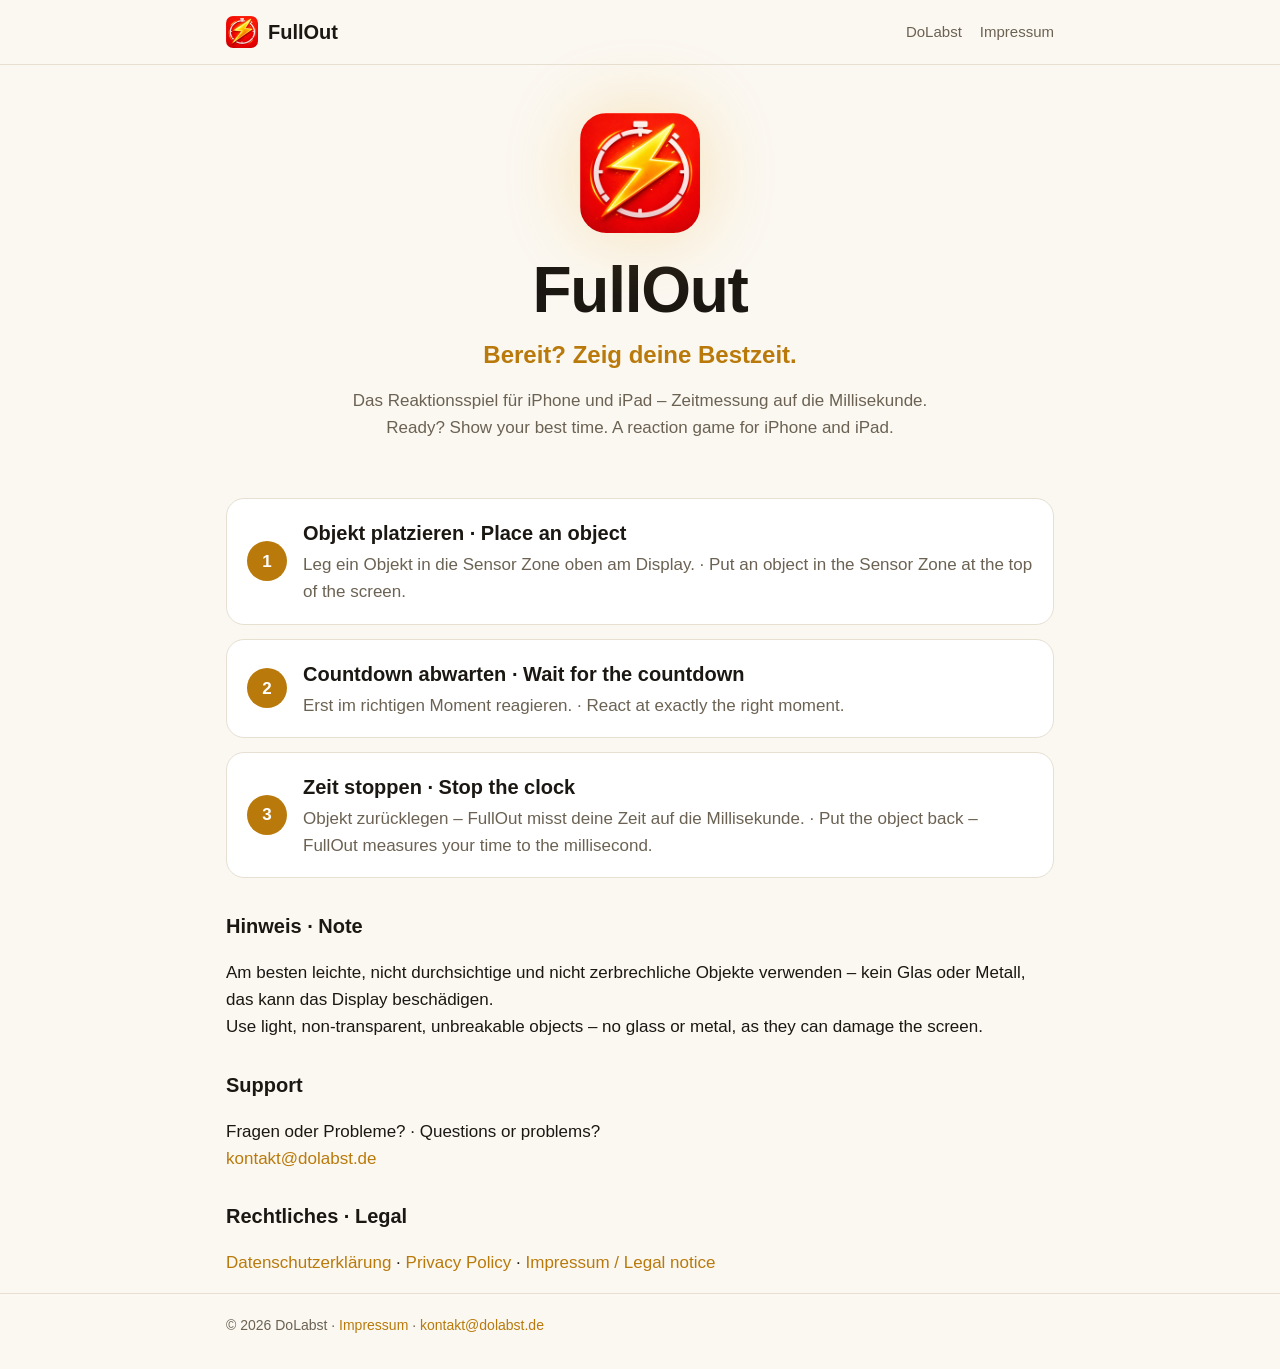
==== fullout/index.html @ 72ea3fc3 "FullOut-Startseite unter /fullout/ mit App-Symbol Co-Authored-By: Claude Opus 5.5 <noreply@anthropic" ====
<!doctype html>
<html lang="de">
<head>
<meta charset="utf-8">
<meta name="viewport" content="width=device-width, initial-scale=1">
<title>FullOut – Show your best time</title>
<meta name="description" content="FullOut: Reaktionsspiel für iPhone und iPad. Countdown abwarten, im richtigen Moment reagieren, Bestzeit auf die Millisekunde.">
<meta name="color-scheme" content="dark light">
<style>:root{--grund:#0B0A09;--flaeche:#1A1714;--rand:#2E2922;--text:#F5EFE3;--leise:#B9AE9A;--akzent:#F2B33D;--akzent-text:#1A1206}
@media (prefers-color-scheme:light){:root{--grund:#FBF8F2;--flaeche:#FFFFFF;--rand:#E6DFD2;--text:#1B1712;--leise:#6B6253;--akzent:#B97A0B;--akzent-text:#FFFFFF}}
*{box-sizing:border-box}
html{-webkit-text-size-adjust:100%}
body{margin:0;background:var(--grund);color:var(--text);font:17px/1.6 -apple-system,BlinkMacSystemFont,"Segoe UI",Roboto,Helvetica,Arial,sans-serif}
a{color:var(--akzent);text-decoration:none}a:hover{text-decoration:underline}
.breite{max-width:860px;margin:0 auto;padding:0 16px}
.kopf{border-bottom:1px solid var(--rand)}
.kopf .breite{display:flex;align-items:center;justify-content:space-between;gap:16px;min-height:64px;flex-wrap:wrap}
.marke{display:flex;align-items:center;gap:10px;font-weight:700;font-size:20px;color:var(--text)}
.marke:hover{text-decoration:none}
.logo{display:inline-grid;place-items:center;width:32px;height:32px;border-radius:9px;background:var(--akzent);color:var(--akzent-text);font-weight:800}
nav{display:flex;gap:18px;font-size:15px}nav a{color:var(--leise)}
main{padding-top:24px;padding-bottom:48px}
.held{text-align:center;padding:48px 0 32px}
.held h1{font-size:clamp(40px,8vw,64px);line-height:1.05;letter-spacing:-.02em;margin:16px 0 12px}
.held .unter{color:var(--akzent);font-weight:600;font-size:clamp(19px,3.5vw,24px);margin:0}
.held .klein{color:var(--leise);margin-top:12px}
.symbol{filter:drop-shadow(0 0 40px rgba(242,179,61,.35))}
.karten,.schritte{display:grid;gap:14px;margin:8px 0 32px}
.karte{display:flex;gap:16px;align-items:center;background:var(--flaeche);border:1px solid var(--rand);border-radius:18px;padding:18px 20px;color:var(--text)}
a.karte:hover{text-decoration:none;border-color:var(--akzent)}
.karte.hervor{border-color:color-mix(in srgb,var(--akzent) 55%,var(--rand))}
.karte h2{margin:0 0 2px;font-size:20px}.karte p{margin:0;color:var(--leise)}
.nr{flex:none;display:grid;place-items:center;width:40px;height:40px;border-radius:50%;background:var(--akzent);color:var(--akzent-text);font-weight:800}
.links h2,.kontakt h2{font-size:20px;margin:28px 0 6px}
.text{overflow-wrap:anywhere}
.text h1{font-size:clamp(28px,6vw,38px);line-height:1.15;margin:8px 0 16px}
.text h2{font-size:22px;margin:36px 0 8px}.text h3{font-size:18px;margin:24px 0 6px}
.text ul{padding-left:22px}
.text hr{border:0;border-top:1px solid var(--rand);margin:40px 0}
.tabelle{overflow-x:auto;margin:12px 0}
table{border-collapse:collapse;width:100%;font-size:15px}
th,td{border:1px solid var(--rand);padding:8px 10px;text-align:left;vertical-align:top}
th{background:var(--flaeche)}
code{font-size:.92em;background:var(--flaeche);padding:1px 5px;border-radius:5px}
.fuss{border-top:1px solid var(--rand);color:var(--leise);font-size:14px;padding:20px 0 32px}
.app-symbol{border-radius:22%}
</style>
</head>
<body>
<header class="kopf"><div class="breite"><a class="marke" href="/fullout/"><img class="app-symbol" src="/fullout/symbol.png" alt="" width="32" height="32">FullOut</a><nav><a href="/">DoLabst</a><a href="/impressum/">Impressum</a></nav></div></header>
<main class="breite">

<section class="held">
  <img class="symbol app-symbol" src="/fullout/symbol.png" alt="" width="120" height="120">
  <h1>FullOut</h1>
  <p class="unter">Bereit? Zeig deine Bestzeit.</p>
  <p class="klein">Das Reaktionsspiel für iPhone und iPad – Zeitmessung auf die Millisekunde.<br>Ready? Show your best time. A reaction game for iPhone and iPad.</p>
</section>
<section class="schritte">
  <div class="karte"><span class="nr">1</span><div><h2>Objekt platzieren · Place an object</h2><p>Leg ein Objekt in die Sensor Zone oben am Display. · Put an object in the Sensor Zone at the top of the screen.</p></div></div>
  <div class="karte"><span class="nr">2</span><div><h2>Countdown abwarten · Wait for the countdown</h2><p>Erst im richtigen Moment reagieren. · React at exactly the right moment.</p></div></div>
  <div class="karte"><span class="nr">3</span><div><h2>Zeit stoppen · Stop the clock</h2><p>Objekt zurücklegen – FullOut misst deine Zeit auf die Millisekunde. · Put the object back – FullOut measures your time to the millisecond.</p></div></div>
</section>
<section class="links">
  <h2>Hinweis · Note</h2>
  <p>Am besten leichte, nicht durchsichtige und nicht zerbrechliche Objekte verwenden – kein Glas oder Metall, das kann das Display beschädigen.<br>
  Use light, non-transparent, unbreakable objects – no glass or metal, as they can damage the screen.</p>
  <h2>Support</h2>
  <p>Fragen oder Probleme? · Questions or problems?<br>
  <a href="mailto:kontakt@dolabst.de?subject=FullOut">kontakt@dolabst.de</a></p>
  <h2>Rechtliches · Legal</h2>
  <p><a href="/fullout/datenschutz/">Datenschutzerklärung</a> · <a href="/fullout/privacy/">Privacy Policy</a> · <a href="/impressum/">Impressum / Legal notice</a></p>
</section>
</main>
<footer class="fuss"><div class="breite">© 2026 DoLabst · <a href="/impressum/">Impressum</a> · <a href="mailto:kontakt@dolabst.de">kontakt@dolabst.de</a></div></footer>
</body>
</html>
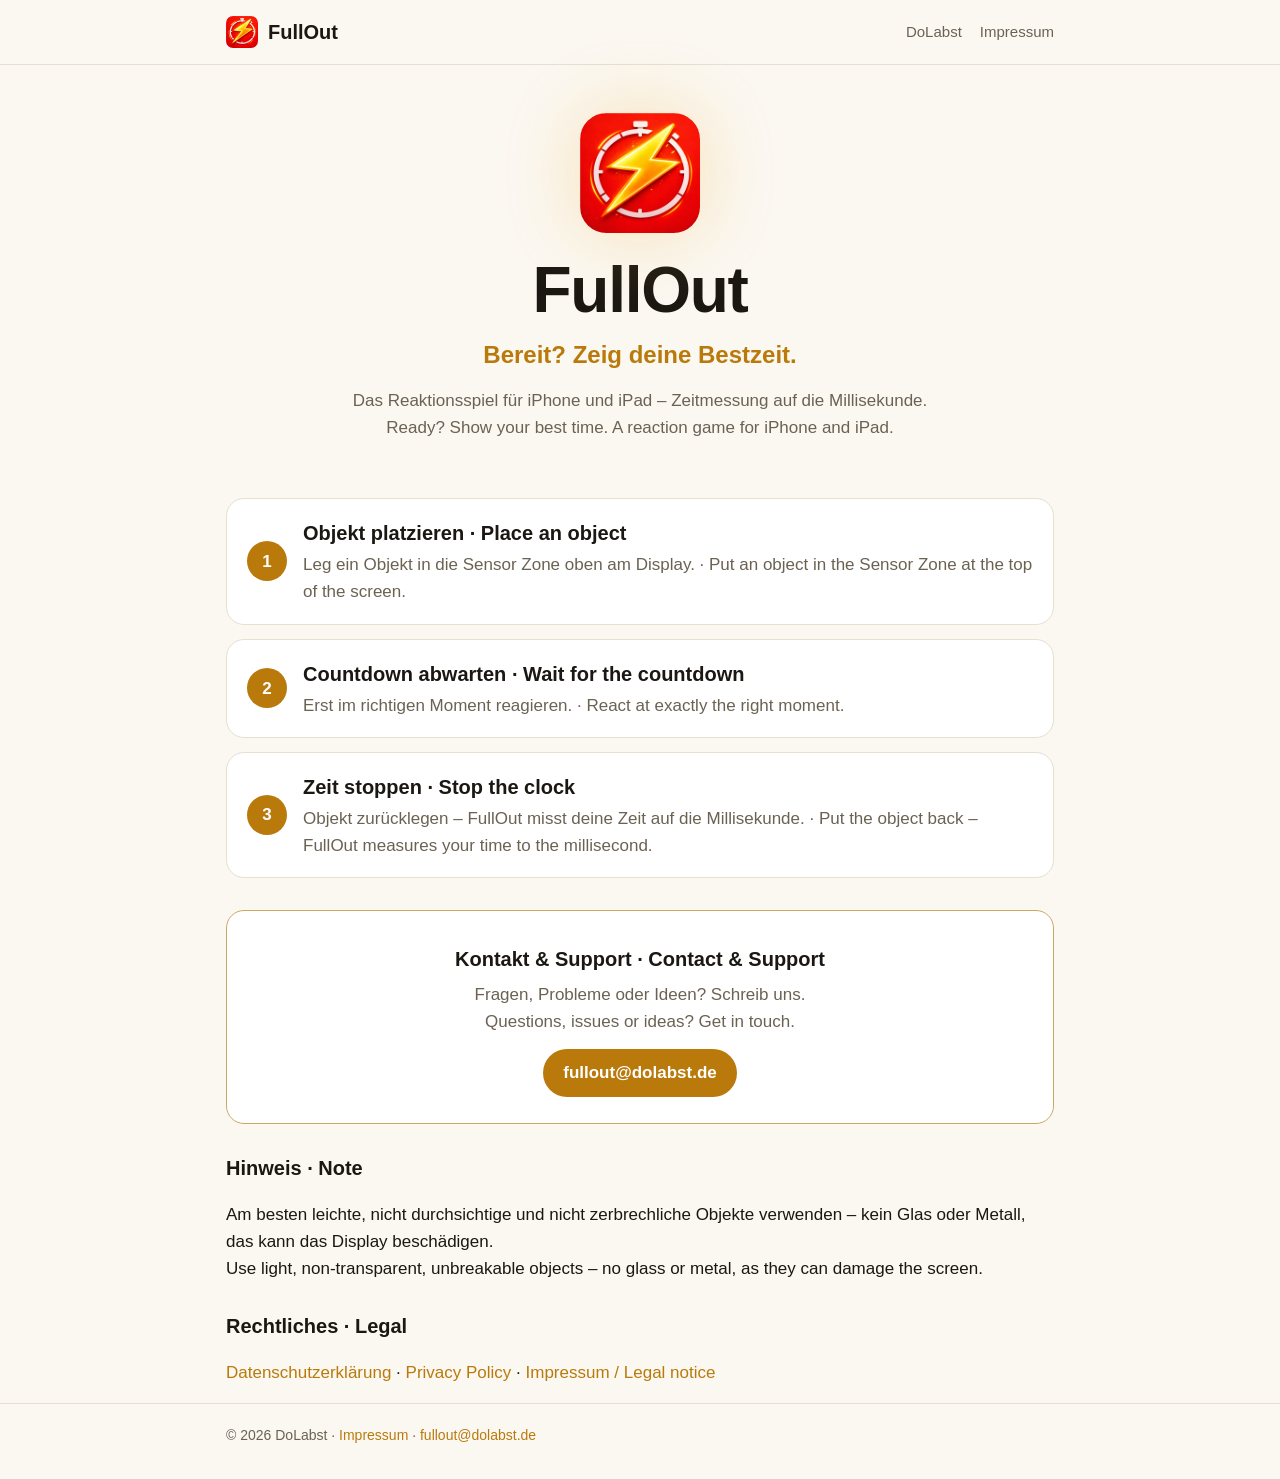
==== commit 772631f3: "Eigene Kontakt-Mail je App (fullout@, rivet@, wakedeal@) und Bereich „Kontakt & Support“ auf den App" ====
--- a/fullout/index.html
+++ b/fullout/index.html
@@ -44,6 +44,9 @@
 code{font-size:.92em;background:var(--flaeche);padding:1px 5px;border-radius:5px}
 .fuss{border-top:1px solid var(--rand);color:var(--leise);font-size:14px;padding:20px 0 32px}
 .app-symbol{border-radius:22%}
+.kontakt.box{background:var(--flaeche);border:1px solid color-mix(in srgb,var(--akzent) 55%,var(--rand));border-radius:18px;padding:4px 20px 20px;margin:8px 0 24px;text-align:center}
+.kontakt.box p{margin:6px 0;color:var(--leise)}
+.knopf{display:inline-block;margin-top:8px;padding:10px 20px;border-radius:999px;background:var(--akzent);color:var(--akzent-text);font-weight:700;overflow-wrap:anywhere}.knopf:hover{text-decoration:none;opacity:.9}
 </style>
 </head>
 <body>
@@ -61,17 +64,19 @@
   <div class="karte"><span class="nr">2</span><div><h2>Countdown abwarten · Wait for the countdown</h2><p>Erst im richtigen Moment reagieren. · React at exactly the right moment.</p></div></div>
   <div class="karte"><span class="nr">3</span><div><h2>Zeit stoppen · Stop the clock</h2><p>Objekt zurücklegen – FullOut misst deine Zeit auf die Millisekunde. · Put the object back – FullOut measures your time to the millisecond.</p></div></div>
 </section>
+<section class="kontakt box">
+  <h2>Kontakt &amp; Support · Contact &amp; Support</h2>
+  <p>Fragen, Probleme oder Ideen? Schreib uns.<br>Questions, issues or ideas? Get in touch.</p>
+  <p><a class="knopf" href="mailto:fullout@dolabst.de?subject=FullOut">fullout@dolabst.de</a></p>
+</section>
 <section class="links">
   <h2>Hinweis · Note</h2>
   <p>Am besten leichte, nicht durchsichtige und nicht zerbrechliche Objekte verwenden – kein Glas oder Metall, das kann das Display beschädigen.<br>
   Use light, non-transparent, unbreakable objects – no glass or metal, as they can damage the screen.</p>
-  <h2>Support</h2>
-  <p>Fragen oder Probleme? · Questions or problems?<br>
-  <a href="mailto:kontakt@dolabst.de?subject=FullOut">kontakt@dolabst.de</a></p>
   <h2>Rechtliches · Legal</h2>
   <p><a href="/fullout/datenschutz/">Datenschutzerklärung</a> · <a href="/fullout/privacy/">Privacy Policy</a> · <a href="/impressum/">Impressum / Legal notice</a></p>
 </section>
 </main>
-<footer class="fuss"><div class="breite">© 2026 DoLabst · <a href="/impressum/">Impressum</a> · <a href="mailto:kontakt@dolabst.de">kontakt@dolabst.de</a></div></footer>
+<footer class="fuss"><div class="breite">© 2026 DoLabst · <a href="/impressum/">Impressum</a> · <a href="mailto:fullout@dolabst.de">fullout@dolabst.de</a></div></footer>
 </body>
 </html>
